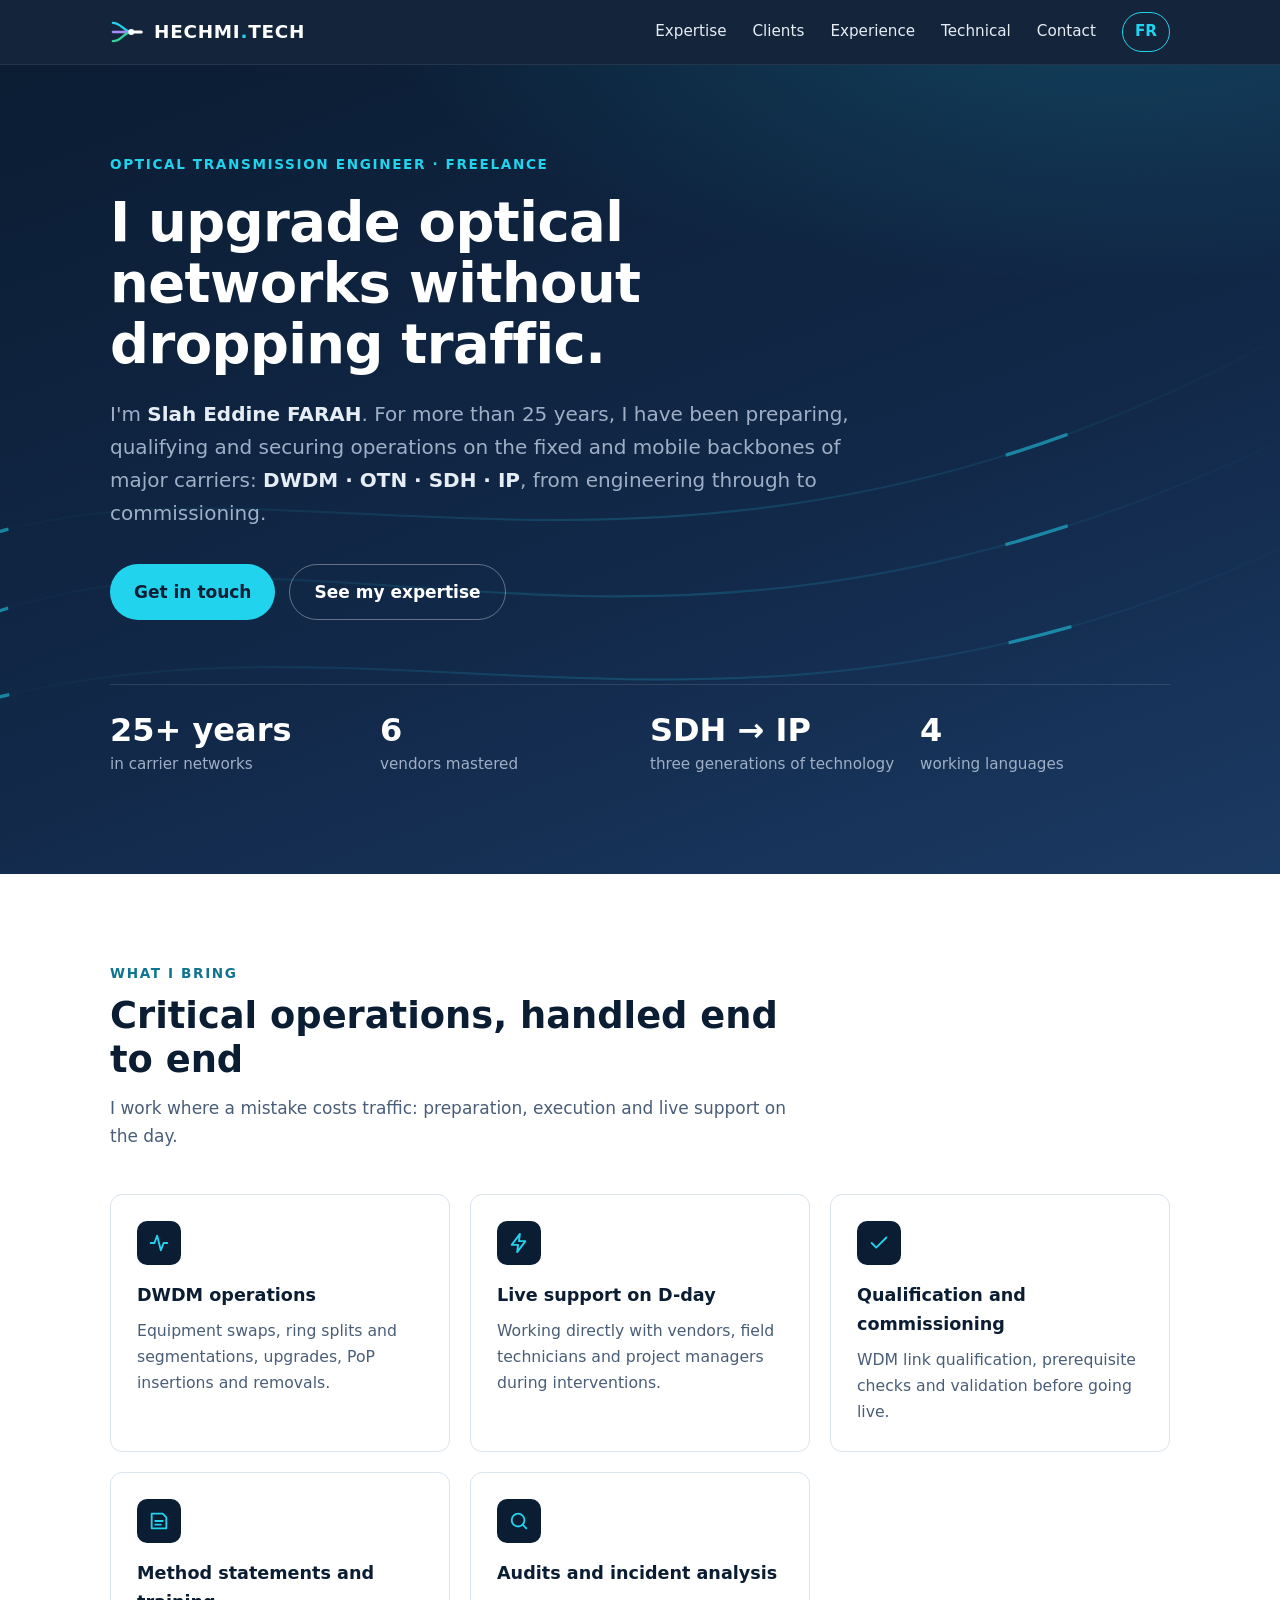
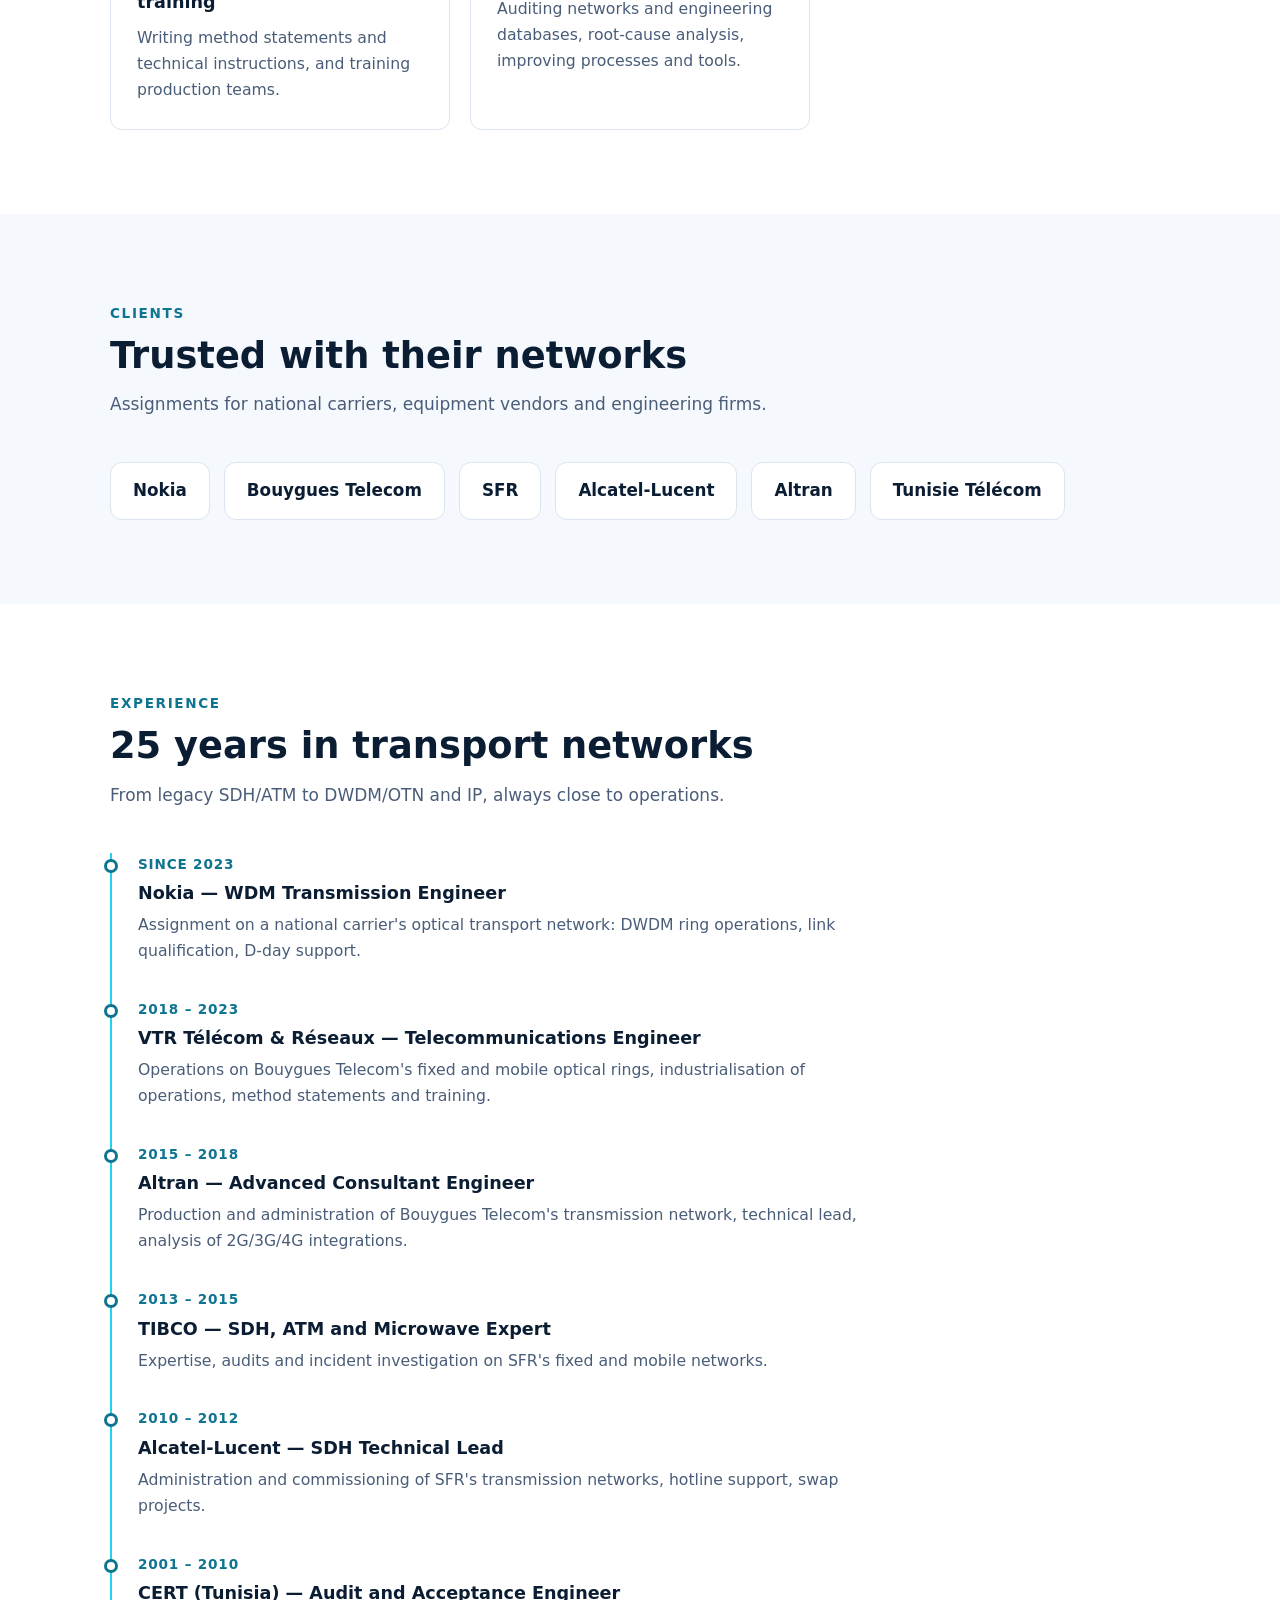
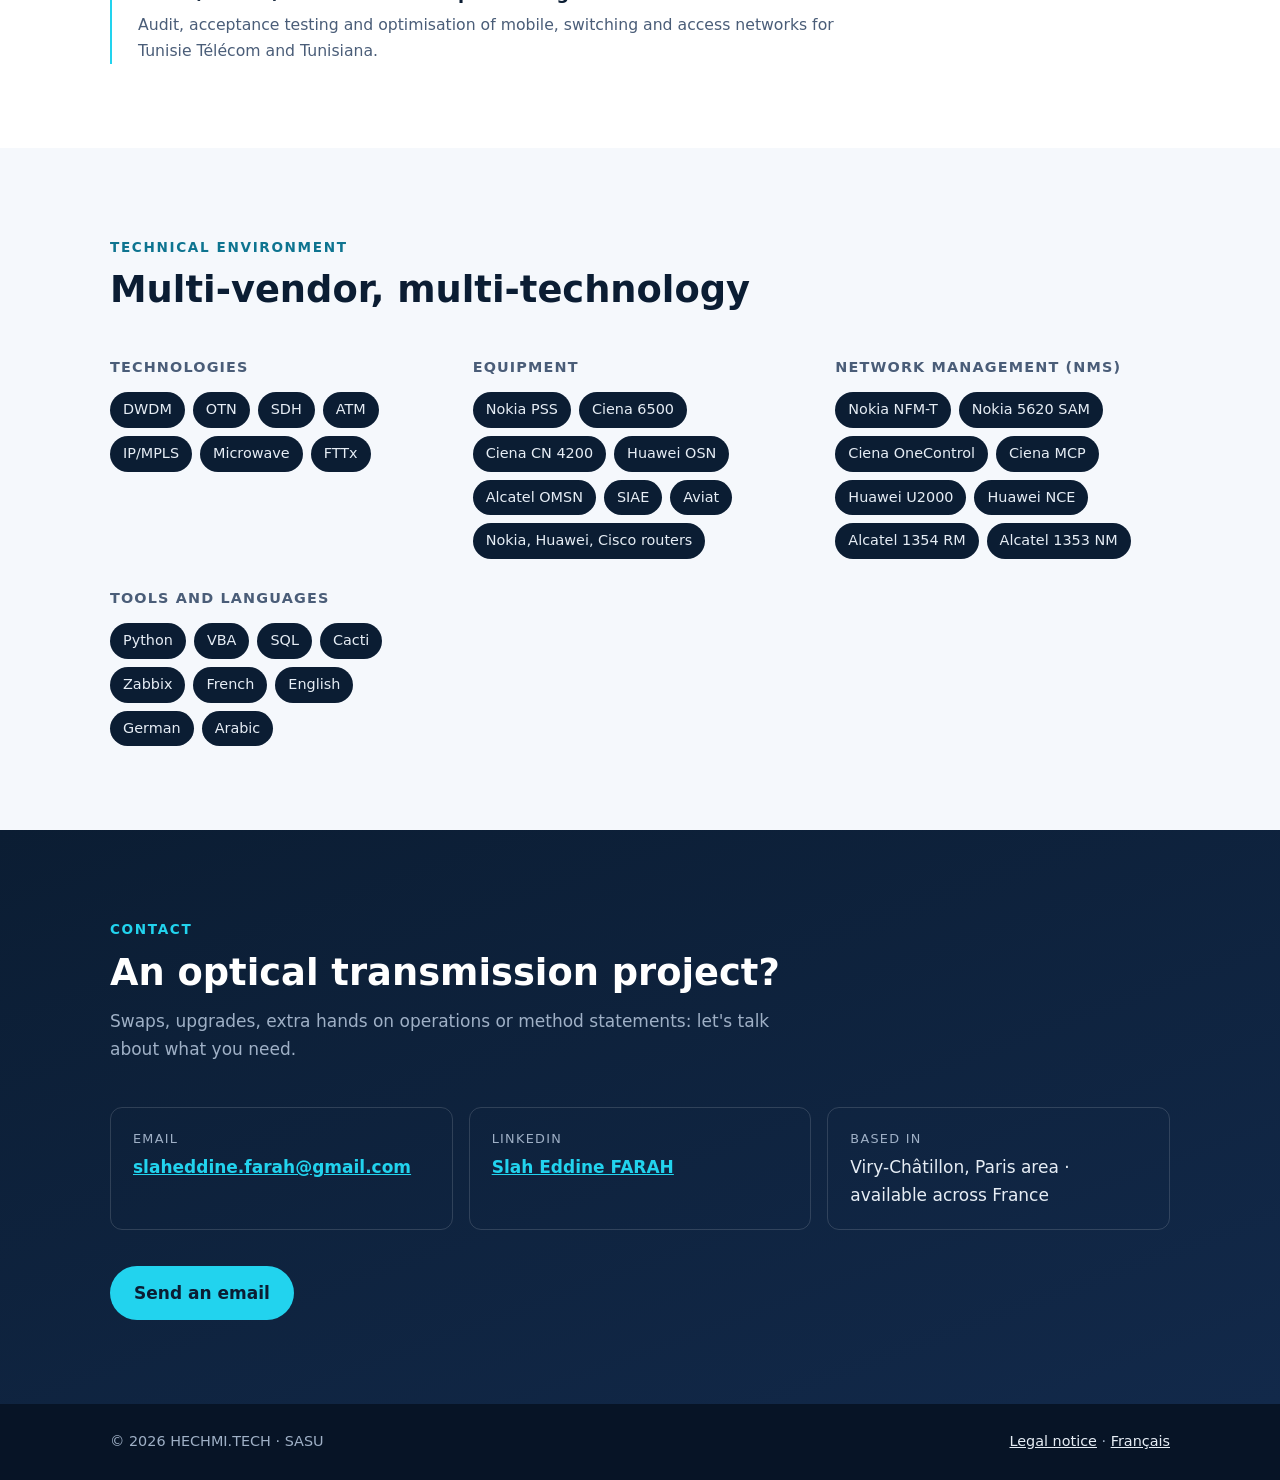
==== en/index.html @ 89afd17b "Site vitrine HECHMI.TECH (FR/EN) Page unique en français et en anglais, mentions légales, logo DWDM," ====
<!doctype html>
<html lang="en">
<head>
  <meta charset="utf-8">
  <meta name="viewport" content="width=device-width, initial-scale=1">
  <title>HECHMI.TECH — Freelance Optical Transmission Engineer (DWDM, OTN, SDH, IP)</title>
  <meta name="description" content="Slah Eddine FARAH, freelance optical transmission engineer: 25 years of experience on carrier DWDM, OTN, SDH and IP networks (Bouygues Telecom, SFR, Nokia). Swaps, splits, upgrades, commissioning.">
  <link rel="canonical" href="https://sef-farah.github.io/en/">
  <link rel="alternate" hreflang="fr" href="https://sef-farah.github.io/">
  <link rel="alternate" hreflang="en" href="https://sef-farah.github.io/en/">
  <link rel="alternate" hreflang="x-default" href="https://sef-farah.github.io/">
  <meta property="og:type" content="website">
  <meta property="og:title" content="HECHMI.TECH — Freelance Optical Transmission Engineer">
  <meta property="og:description" content="I upgrade carrier optical transport networks without dropping traffic. DWDM · OTN · SDH · IP.">
  <meta property="og:url" content="https://sef-farah.github.io/en/">
  <meta property="og:locale" content="en_GB">
  <meta name="theme-color" content="#0b1d33">
  <link rel="icon" href="../assets/favicon.svg" type="image/svg+xml">
  <link rel="stylesheet" href="../assets/css/style.css">
  <script type="application/ld+json">
  {
    "@context": "https://schema.org",
    "@type": "ProfessionalService",
    "name": "HECHMI.TECH",
    "url": "https://sef-farah.github.io/en/",
    "description": "Engineering and operational support for optical transport networks (DWDM, OTN, SDH, IP) for carriers and vendors.",
    "areaServed": "FR",
    "address": { "@type": "PostalAddress", "addressLocality": "Viry-Châtillon", "postalCode": "91170", "addressCountry": "FR" },
    "founder": {
      "@type": "Person",
      "name": "Slah Eddine FARAH",
      "jobTitle": "Optical Transmission Engineer",
      "sameAs": ["https://www.linkedin.com/in/slah-eddine-farah-a7391318"]
    }
  }
  </script>
</head>
<body>
  <a class="skip-link" href="#main">Skip to content</a>

  <header class="site-header">
    <div class="container header-inner">
      <a class="logo" href="#accueil"><svg class="logo-mark" viewBox="0 0 48 48" aria-hidden="true" fill="none" stroke-linecap="round"><path d="M4 11 C 16 11, 20 24, 30 24" stroke="#22d3ee" stroke-width="3.2"/><path d="M4 24 H 30" stroke="#a78bfa" stroke-width="3.2"/><path d="M4 37 C 16 37, 20 24, 30 24" stroke="#34d399" stroke-width="3.2"/><path d="M30 24 H 44" stroke="currentColor" stroke-width="4.5"/><circle cx="30" cy="24" r="4.2" fill="currentColor" stroke="none"/></svg><span class="logo-text">HECHMI<span>.</span>TECH</span></a>
      <button class="nav-toggle" type="button" aria-expanded="false" aria-controls="nav" aria-label="Open menu">
        <svg viewBox="0 0 24 24" fill="none" stroke="currentColor" stroke-width="2" stroke-linecap="round" aria-hidden="true"><path d="M4 7h16M4 12h16M4 17h16"/></svg>
      </button>
      <nav id="nav" class="nav" aria-label="Main navigation">
        <ul>
          <li><a href="#expertise">Expertise</a></li>
          <li><a href="#references">Clients</a></li>
          <li><a href="#parcours">Experience</a></li>
          <li><a href="#technique">Technical</a></li>
          <li><a href="#contact">Contact</a></li>
          <li><a class="lang-switch" href="../" hreflang="fr" lang="fr">FR</a></li>
        </ul>
      </nav>
    </div>
  </header>

  <main id="main">
    <section id="accueil" class="hero">
      <svg class="hero-fibers" viewBox="0 0 1200 600" preserveAspectRatio="none" aria-hidden="true">
        <defs>
          <linearGradient id="fiber" x1="0" x2="1" y1="0" y2="0">
            <stop offset="0" stop-color="#22d3ee" stop-opacity="0"/>
            <stop offset="0.5" stop-color="#22d3ee" stop-opacity="0.35"/>
            <stop offset="1" stop-color="#22d3ee" stop-opacity="0"/>
          </linearGradient>
        </defs>
        <path d="M-50 420 C 300 300, 600 520, 1250 260"/>
        <path d="M-50 480 C 350 380, 700 560, 1250 340"/>
        <path d="M-50 360 C 250 260, 650 460, 1250 180"/>
        <path class="pulse" d="M-50 420 C 300 300, 600 520, 1250 260"/>
        <path class="pulse" d="M-50 480 C 350 380, 700 560, 1250 340"/>
        <path class="pulse" d="M-50 360 C 250 260, 650 460, 1250 180"/>
      </svg>
      <div class="container">
        <span class="eyebrow">Optical transmission engineer · Freelance</span>
        <h1>I upgrade optical networks without dropping traffic.</h1>
        <p class="hero-lead">
          I'm <strong>Slah Eddine FARAH</strong>. For more than 25 years, I have been preparing, qualifying and securing operations
          on the fixed and mobile backbones of major carriers: <strong>DWDM · OTN · SDH · IP</strong>,
          from engineering through to commissioning.
        </p>
        <div class="btn-row">
          <a class="btn btn-primary" href="#contact">Get in touch</a>
          <a class="btn btn-ghost" href="#expertise">See my expertise</a>
        </div>
        <dl class="stats">
          <div><dt>25+ years</dt><dd>in carrier networks</dd></div>
          <div><dt>6</dt><dd>vendors mastered</dd></div>
          <div><dt>SDH → IP</dt><dd>three generations of technology</dd></div>
          <div><dt>4</dt><dd>working languages</dd></div>
        </dl>
      </div>
    </section>

    <section id="expertise" class="section">
      <div class="container">
        <div class="section-head">
          <span class="eyebrow">What I bring</span>
          <h2>Critical operations, handled end to end</h2>
          <p>I work where a mistake costs traffic: preparation, execution and live support on the day.</p>
        </div>
        <ul class="cards">
          <li class="card">
            <div class="card-icon"><svg viewBox="0 0 24 24" fill="none" stroke="currentColor" stroke-width="2" stroke-linecap="round" stroke-linejoin="round" aria-hidden="true"><path d="M3 12h4l3-8 4 16 3-8h4"/></svg></div>
            <h3>DWDM operations</h3>
            <p>Equipment swaps, ring splits and segmentations, upgrades, PoP insertions and removals.</p>
          </li>
          <li class="card">
            <div class="card-icon"><svg viewBox="0 0 24 24" fill="none" stroke="currentColor" stroke-width="2" stroke-linecap="round" stroke-linejoin="round" aria-hidden="true"><path d="M13 2 4 14h7l-1 8 9-12h-7z"/></svg></div>
            <h3>Live support on D-day</h3>
            <p>Working directly with vendors, field technicians and project managers during interventions.</p>
          </li>
          <li class="card">
            <div class="card-icon"><svg viewBox="0 0 24 24" fill="none" stroke="currentColor" stroke-width="2" stroke-linecap="round" stroke-linejoin="round" aria-hidden="true"><path d="M20 6 9 17l-5-5"/></svg></div>
            <h3>Qualification and commissioning</h3>
            <p>WDM link qualification, prerequisite checks and validation before going live.</p>
          </li>
          <li class="card">
            <div class="card-icon"><svg viewBox="0 0 24 24" fill="none" stroke="currentColor" stroke-width="2" stroke-linecap="round" stroke-linejoin="round" aria-hidden="true"><path d="M4 4h12l4 4v12H4z"/><path d="M8 12h8M8 16h6"/></svg></div>
            <h3>Method statements and training</h3>
            <p>Writing method statements and technical instructions, and training production teams.</p>
          </li>
          <li class="card">
            <div class="card-icon"><svg viewBox="0 0 24 24" fill="none" stroke="currentColor" stroke-width="2" stroke-linecap="round" stroke-linejoin="round" aria-hidden="true"><circle cx="11" cy="11" r="7"/><path d="m20 20-4-4"/></svg></div>
            <h3>Audits and incident analysis</h3>
            <p>Auditing networks and engineering databases, root-cause analysis, improving processes and tools.</p>
          </li>
        </ul>
      </div>
    </section>

    <section id="references" class="section section--alt">
      <div class="container">
        <div class="section-head">
          <span class="eyebrow">Clients</span>
          <h2>Trusted with their networks</h2>
          <p>Assignments for national carriers, equipment vendors and engineering firms.</p>
        </div>
        <ul class="refs">
          <li>Nokia</li>
          <li>Bouygues Telecom</li>
          <li>SFR</li>
          <li>Alcatel-Lucent</li>
          <li>Altran</li>
          <li>Tunisie Télécom</li>
        </ul>
      </div>
    </section>

    <section id="parcours" class="section">
      <div class="container">
        <div class="section-head">
          <span class="eyebrow">Experience</span>
          <h2>25 years in transport networks</h2>
          <p>From legacy SDH/ATM to DWDM/OTN and IP, always close to operations.</p>
        </div>
        <ol class="timeline">
          <li>
            <span class="period">Since 2023</span>
            <h3>Nokia — WDM Transmission Engineer</h3>
            <p>Assignment on a national carrier's optical transport network: DWDM ring operations, link qualification, D-day support.</p>
          </li>
          <li>
            <span class="period">2018 – 2023</span>
            <h3>VTR Télécom &amp; Réseaux — Telecommunications Engineer</h3>
            <p>Operations on Bouygues Telecom's fixed and mobile optical rings, industrialisation of operations, method statements and training.</p>
          </li>
          <li>
            <span class="period">2015 – 2018</span>
            <h3>Altran — Advanced Consultant Engineer</h3>
            <p>Production and administration of Bouygues Telecom's transmission network, technical lead, analysis of 2G/3G/4G integrations.</p>
          </li>
          <li>
            <span class="period">2013 – 2015</span>
            <h3>TIBCO — SDH, ATM and Microwave Expert</h3>
            <p>Expertise, audits and incident investigation on SFR's fixed and mobile networks.</p>
          </li>
          <li>
            <span class="period">2010 – 2012</span>
            <h3>Alcatel-Lucent — SDH Technical Lead</h3>
            <p>Administration and commissioning of SFR's transmission networks, hotline support, swap projects.</p>
          </li>
          <li>
            <span class="period">2001 – 2010</span>
            <h3>CERT (Tunisia) — Audit and Acceptance Engineer</h3>
            <p>Audit, acceptance testing and optimisation of mobile, switching and access networks for Tunisie Télécom and Tunisiana.</p>
          </li>
        </ol>
      </div>
    </section>

    <section id="technique" class="section section--alt">
      <div class="container">
        <div class="section-head">
          <span class="eyebrow">Technical environment</span>
          <h2>Multi-vendor, multi-technology</h2>
        </div>
        <div class="tech-grid">
          <div>
            <h3>Technologies</h3>
            <ul class="tags">
              <li>DWDM</li><li>OTN</li><li>SDH</li><li>ATM</li><li>IP/MPLS</li><li>Microwave</li><li>FTTx</li>
            </ul>
          </div>
          <div>
            <h3>Equipment</h3>
            <ul class="tags">
              <li>Nokia PSS</li><li>Ciena 6500</li><li>Ciena CN 4200</li><li>Huawei OSN</li><li>Alcatel OMSN</li><li>SIAE</li><li>Aviat</li><li>Nokia, Huawei, Cisco routers</li>
            </ul>
          </div>
          <div>
            <h3>Network management (NMS)</h3>
            <ul class="tags">
              <li>Nokia NFM-T</li><li>Nokia 5620 SAM</li><li>Ciena OneControl</li><li>Ciena MCP</li><li>Huawei U2000</li><li>Huawei NCE</li><li>Alcatel 1354 RM</li><li>Alcatel 1353 NM</li>
            </ul>
          </div>
          <div>
            <h3>Tools and languages</h3>
            <ul class="tags">
              <li>Python</li><li>VBA</li><li>SQL</li><li>Cacti</li><li>Zabbix</li><li>French</li><li>English</li><li>German</li><li>Arabic</li>
            </ul>
          </div>
        </div>
      </div>
    </section>

    <section id="contact" class="section contact">
      <div class="container">
        <div class="section-head">
          <span class="eyebrow">Contact</span>
          <h2>An optical transmission project?</h2>
          <p>Swaps, upgrades, extra hands on operations or method statements: let's talk about what you need.</p>
        </div>
        <ul class="contact-list">
          <li><span class="label">Email</span><a href="mailto:slaheddine.farah@gmail.com">slaheddine.farah@gmail.com</a></li>
          <li><span class="label">LinkedIn</span><a href="https://www.linkedin.com/in/slah-eddine-farah-a7391318" rel="noopener" target="_blank">Slah Eddine FARAH</a></li>
          <li><span class="label">Based in</span>Viry-Châtillon, Paris area · available across France</li>
        </ul>
        <a class="btn btn-primary" href="mailto:slaheddine.farah@gmail.com?subject=Optical%20transmission%20assignment">Send an email</a>
      </div>
    </section>
  </main>

  <footer class="site-footer">
    <div class="container footer-inner">
      <p>© 2026 HECHMI.TECH · SASU</p>
      <p><a href="legal-notice.html">Legal notice</a> · <a href="../" hreflang="fr" lang="fr">Français</a></p>
    </div>
  </footer>

  <script src="../assets/js/main.js"></script>
</body>
</html>
---- assets/css/style.css ----
/* HECHMI.TECH — styles communs FR/EN */

:root {
  --navy: #0b1d33;
  --navy-2: #12294a;
  --navy-3: #1b3a63;
  --cyan: #22d3ee;
  --cyan-dark: #0e7490;
  --text: #e6edf5;
  --muted: #9fb0c6;
  --ink: #13233a;
  --ink-muted: #4a5d78;
  --light-bg: #f5f8fc;
  --white: #ffffff;
  --border: #dbe4ef;
  --radius: 12px;
  --max: 1100px;
  --font: system-ui, -apple-system, "Segoe UI", Roboto, "Helvetica Neue", Arial, sans-serif;
}

*,
*::before,
*::after { box-sizing: border-box; }

html { scroll-behavior: smooth; scroll-padding-top: 72px; }

body {
  margin: 0;
  font-family: var(--font);
  font-size: 1.0625rem;
  line-height: 1.65;
  color: var(--ink);
  background: var(--white);
  -webkit-font-smoothing: antialiased;
}

img, svg { max-width: 100%; display: block; }

a { color: var(--cyan-dark); }
a:hover { color: var(--navy-3); }

:focus-visible {
  outline: 3px solid var(--cyan);
  outline-offset: 3px;
  border-radius: 4px;
}

.container {
  width: 100%;
  max-width: var(--max);
  margin: 0 auto;
  padding: 0 20px;
}

.skip-link {
  position: absolute;
  left: -9999px;
  top: 8px;
  background: var(--cyan);
  color: var(--navy);
  padding: 8px 14px;
  border-radius: 6px;
  z-index: 100;
}
.skip-link:focus { left: 8px; }

/* ---------- En-tête ---------- */

.site-header {
  position: sticky;
  top: 0;
  z-index: 50;
  background: rgba(11, 29, 51, 0.96);
  backdrop-filter: blur(6px);
  border-bottom: 1px solid rgba(255, 255, 255, 0.08);
}

.header-inner {
  display: flex;
  align-items: center;
  justify-content: space-between;
  min-height: 64px;
  gap: 16px;
}

.logo {
  display: inline-flex;
  align-items: center;
  gap: 10px;
  font-weight: 800;
  font-size: 1.15rem;
  letter-spacing: 0.04em;
  color: var(--white);
  text-decoration: none;
}
.logo-text span { color: var(--cyan); }
.logo-mark { width: 34px; height: 34px; flex-shrink: 0; }
.logo:hover { color: var(--white); }

.nav-toggle {
  display: inline-flex;
  align-items: center;
  justify-content: center;
  width: 44px;
  height: 44px;
  background: transparent;
  border: 1px solid rgba(255, 255, 255, 0.2);
  border-radius: 8px;
  color: var(--white);
  cursor: pointer;
}
.nav-toggle svg { width: 22px; height: 22px; }

.nav {
  display: none;
  position: absolute;
  top: 64px;
  left: 0;
  right: 0;
  background: var(--navy);
  border-bottom: 1px solid rgba(255, 255, 255, 0.08);
  padding: 8px 20px 20px;
}
.nav--open { display: block; }

.nav ul {
  list-style: none;
  margin: 0;
  padding: 0;
}
.nav a {
  display: block;
  padding: 12px 0;
  color: var(--text);
  text-decoration: none;
  font-weight: 500;
}
.nav a:hover { color: var(--cyan); }

.lang-switch {
  display: inline-block;
  margin-top: 8px;
  padding: 6px 12px !important;
  border: 1px solid var(--cyan);
  border-radius: 999px;
  color: var(--cyan) !important;
  font-size: 0.9rem;
  font-weight: 700 !important;
}

@media (min-width: 860px) {
  .nav-toggle { display: none; }
  .nav {
    display: block;
    position: static;
    background: none;
    border: 0;
    padding: 0;
  }
  .nav ul { display: flex; align-items: center; gap: 26px; }
  .nav a { padding: 6px 0; font-size: 0.95rem; }
  .lang-switch { margin-top: 0; }
}

/* ---------- Hero ---------- */

.hero {
  position: relative;
  overflow: hidden;
  background:
    radial-gradient(1200px 500px at 85% -10%, rgba(34, 211, 238, 0.18), transparent 60%),
    linear-gradient(160deg, var(--navy) 0%, var(--navy-2) 60%, var(--navy-3) 100%);
  color: var(--text);
  padding: 84px 0 96px;
}

.hero-fibers {
  position: absolute;
  inset: 0;
  width: 100%;
  height: 100%;
  opacity: 0.55;
  pointer-events: none;
}
.hero-fibers path {
  fill: none;
  stroke: url(#fiber);
  stroke-width: 1.5;
}
.hero-fibers .pulse {
  stroke: var(--cyan);
  stroke-width: 2.5;
  stroke-dasharray: 60 940;
  animation: pulse 6s linear infinite;
}
.hero-fibers .pulse:nth-of-type(2) { animation-delay: -2s; }
.hero-fibers .pulse:nth-of-type(3) { animation-delay: -4s; }

@keyframes pulse {
  from { stroke-dashoffset: 1000; }
  to { stroke-dashoffset: 0; }
}

.hero .container { position: relative; }

.eyebrow {
  display: inline-block;
  font-size: 0.85rem;
  font-weight: 700;
  letter-spacing: 0.12em;
  text-transform: uppercase;
  color: var(--cyan);
  margin-bottom: 18px;
}

.hero h1 {
  font-size: clamp(2rem, 5.2vw, 3.4rem);
  line-height: 1.12;
  margin: 0 0 22px;
  color: var(--white);
  max-width: 17ch;
  letter-spacing: -0.01em;
}

.hero-lead {
  font-size: clamp(1.05rem, 2.2vw, 1.25rem);
  color: var(--muted);
  max-width: 60ch;
  margin: 0 0 34px;
}
.hero-lead strong { color: var(--text); font-weight: 600; }

.btn-row { display: flex; flex-wrap: wrap; gap: 14px; }

.btn {
  display: inline-flex;
  align-items: center;
  gap: 8px;
  padding: 13px 24px;
  border-radius: 999px;
  font-weight: 700;
  text-decoration: none;
  transition: transform 0.15s ease, background 0.15s ease;
}
.btn:hover { transform: translateY(-1px); }

.btn-primary { background: var(--cyan); color: var(--navy); }
.btn-primary:hover { background: #67e8f9; color: var(--navy); }

.btn-ghost {
  border: 1px solid rgba(255, 255, 255, 0.35);
  color: var(--white);
}
.btn-ghost:hover { border-color: var(--cyan); color: var(--cyan); }

.stats {
  display: grid;
  grid-template-columns: repeat(auto-fit, minmax(150px, 1fr));
  gap: 20px;
  margin: 64px 0 0;
  padding: 28px 0 0;
  border-top: 1px solid rgba(255, 255, 255, 0.12);
}
.stats div { margin: 0; }
.stats dt {
  font-size: 2rem;
  font-weight: 800;
  color: var(--white);
  line-height: 1.1;
}
.stats dd { margin: 4px 0 0; color: var(--muted); font-size: 0.95rem; }

/* ---------- Sections ---------- */

.section { padding: 84px 0; }
.section--alt { background: var(--light-bg); }

.section-head { max-width: 680px; margin-bottom: 44px; }
.section-head .eyebrow { color: var(--cyan-dark); margin-bottom: 10px; }
.section-head h2 {
  font-size: clamp(1.6rem, 3.6vw, 2.3rem);
  line-height: 1.2;
  margin: 0 0 12px;
  color: var(--navy);
}
.section-head p { color: var(--ink-muted); margin: 0; }

/* Cartes expertise */

.cards {
  display: grid;
  grid-template-columns: repeat(auto-fit, minmax(260px, 1fr));
  gap: 20px;
  list-style: none;
  margin: 0;
  padding: 0;
}

.card {
  background: var(--white);
  border: 1px solid var(--border);
  border-radius: var(--radius);
  padding: 26px;
  transition: border-color 0.2s ease, box-shadow 0.2s ease;
}
.card:hover {
  border-color: var(--cyan);
  box-shadow: 0 10px 30px rgba(11, 29, 51, 0.08);
}

.card-icon {
  width: 44px;
  height: 44px;
  border-radius: 10px;
  background: var(--navy);
  color: var(--cyan);
  display: grid;
  place-items: center;
  margin-bottom: 16px;
}
.card-icon svg { width: 22px; height: 22px; }

.card h3 { margin: 0 0 8px; font-size: 1.1rem; color: var(--navy); }
.card p { margin: 0; color: var(--ink-muted); font-size: 0.98rem; }

/* Références */

.refs {
  display: flex;
  flex-wrap: wrap;
  gap: 12px 14px;
  list-style: none;
  margin: 0;
  padding: 0;
}
.refs li {
  padding: 14px 22px;
  border: 1px solid var(--border);
  border-radius: var(--radius);
  background: var(--white);
  font-weight: 700;
  color: var(--navy);
  font-size: 1.05rem;
}
.refs-note { margin-top: 18px; color: var(--ink-muted); font-size: 0.95rem; }

/* Parcours (frise) */

.timeline {
  list-style: none;
  margin: 0;
  padding: 0 0 0 26px;
  border-left: 2px solid var(--cyan);
  max-width: 780px;
}
.timeline li { position: relative; padding: 0 0 34px; }
.timeline li:last-child { padding-bottom: 0; }
.timeline li::before {
  content: "";
  position: absolute;
  left: -34px;
  top: 6px;
  width: 14px;
  height: 14px;
  border-radius: 50%;
  background: var(--white);
  border: 3px solid var(--cyan-dark);
}
.timeline .period {
  display: block;
  font-size: 0.85rem;
  font-weight: 700;
  letter-spacing: 0.06em;
  text-transform: uppercase;
  color: var(--cyan-dark);
}
.timeline h3 { margin: 4px 0 4px; font-size: 1.1rem; color: var(--navy); }
.timeline p { margin: 0; color: var(--ink-muted); font-size: 0.98rem; }

/* Environnement technique */

.tech-grid {
  display: grid;
  grid-template-columns: repeat(auto-fit, minmax(300px, 1fr));
  gap: 28px;
}
.tech-grid h3 {
  margin: 0 0 12px;
  font-size: 0.9rem;
  letter-spacing: 0.08em;
  text-transform: uppercase;
  color: var(--ink-muted);
}
.tags {
  display: flex;
  flex-wrap: wrap;
  gap: 8px;
  list-style: none;
  margin: 0;
  padding: 0;
}
.tags li {
  padding: 6px 13px;
  border-radius: 999px;
  background: var(--navy);
  color: var(--text);
  font-size: 0.9rem;
  font-weight: 500;
}

/* Contact */

.contact {
  background: linear-gradient(160deg, var(--navy) 0%, var(--navy-2) 100%);
  color: var(--text);
}
.contact .section-head h2 { color: var(--white); }
.contact .section-head p { color: var(--muted); }
.contact .section-head .eyebrow { color: var(--cyan); }

.contact-list {
  display: grid;
  grid-template-columns: repeat(auto-fit, minmax(240px, 1fr));
  gap: 16px;
  list-style: none;
  margin: 0 0 36px;
  padding: 0;
}
.contact-list li {
  border: 1px solid rgba(255, 255, 255, 0.14);
  border-radius: var(--radius);
  padding: 20px 22px;
}
.contact-list .label {
  display: block;
  font-size: 0.8rem;
  letter-spacing: 0.1em;
  text-transform: uppercase;
  color: var(--muted);
  margin-bottom: 4px;
}
.contact-list a { color: var(--cyan); font-weight: 600; word-break: break-word; }
.contact-list a:hover { color: #67e8f9; }

/* ---------- Pied de page ---------- */

.site-footer {
  background: #071426;
  color: var(--muted);
  padding: 26px 0;
  font-size: 0.9rem;
}
.footer-inner {
  display: flex;
  flex-wrap: wrap;
  justify-content: space-between;
  gap: 10px 24px;
}
.site-footer a { color: var(--text); }
.site-footer a:hover { color: var(--cyan); }
.site-footer p { margin: 0; }

/* ---------- Page légale ---------- */

.legal { padding: 64px 0 84px; }
.legal h1 { color: var(--navy); font-size: clamp(1.8rem, 4vw, 2.4rem); margin: 0 0 32px; }
.legal h2 { color: var(--navy); font-size: 1.25rem; margin: 36px 0 10px; }
.legal p, .legal dd { color: var(--ink-muted); }
.legal dl { margin: 0; display: grid; grid-template-columns: 1fr; gap: 2px 24px; }
.legal dt { font-weight: 700; color: var(--ink); margin-top: 10px; }
.legal dd { margin: 0; }
@media (min-width: 640px) {
  .legal dl { grid-template-columns: 240px 1fr; }
  .legal dt { margin-top: 0; }
  .legal dt, .legal dd { padding: 8px 0; border-bottom: 1px solid var(--border); }
}
.legal .back { display: inline-block; margin-top: 40px; font-weight: 600; }

/* ---------- Accessibilité mouvement ---------- */

@media (prefers-reduced-motion: reduce) {
  html { scroll-behavior: auto; }
  .hero-fibers .pulse { animation: none; display: none; }
  .btn, .card { transition: none; }
}
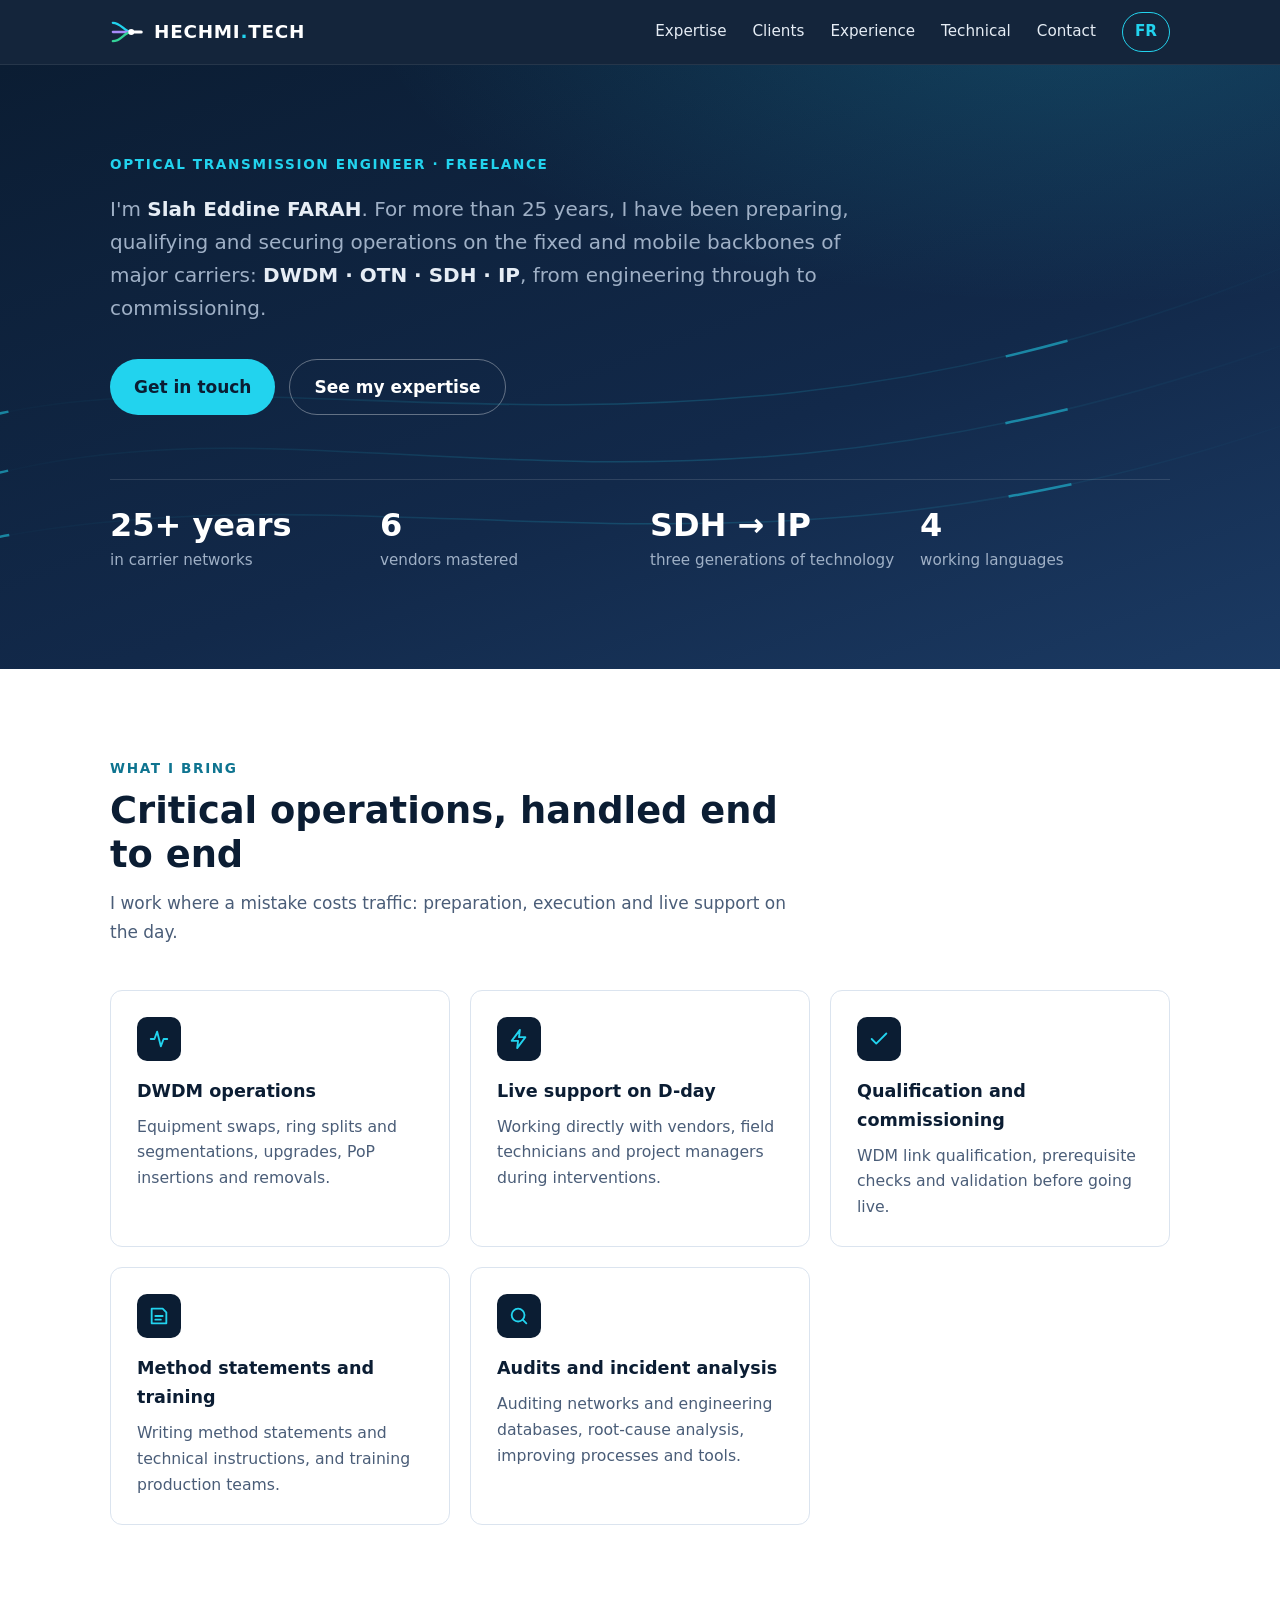
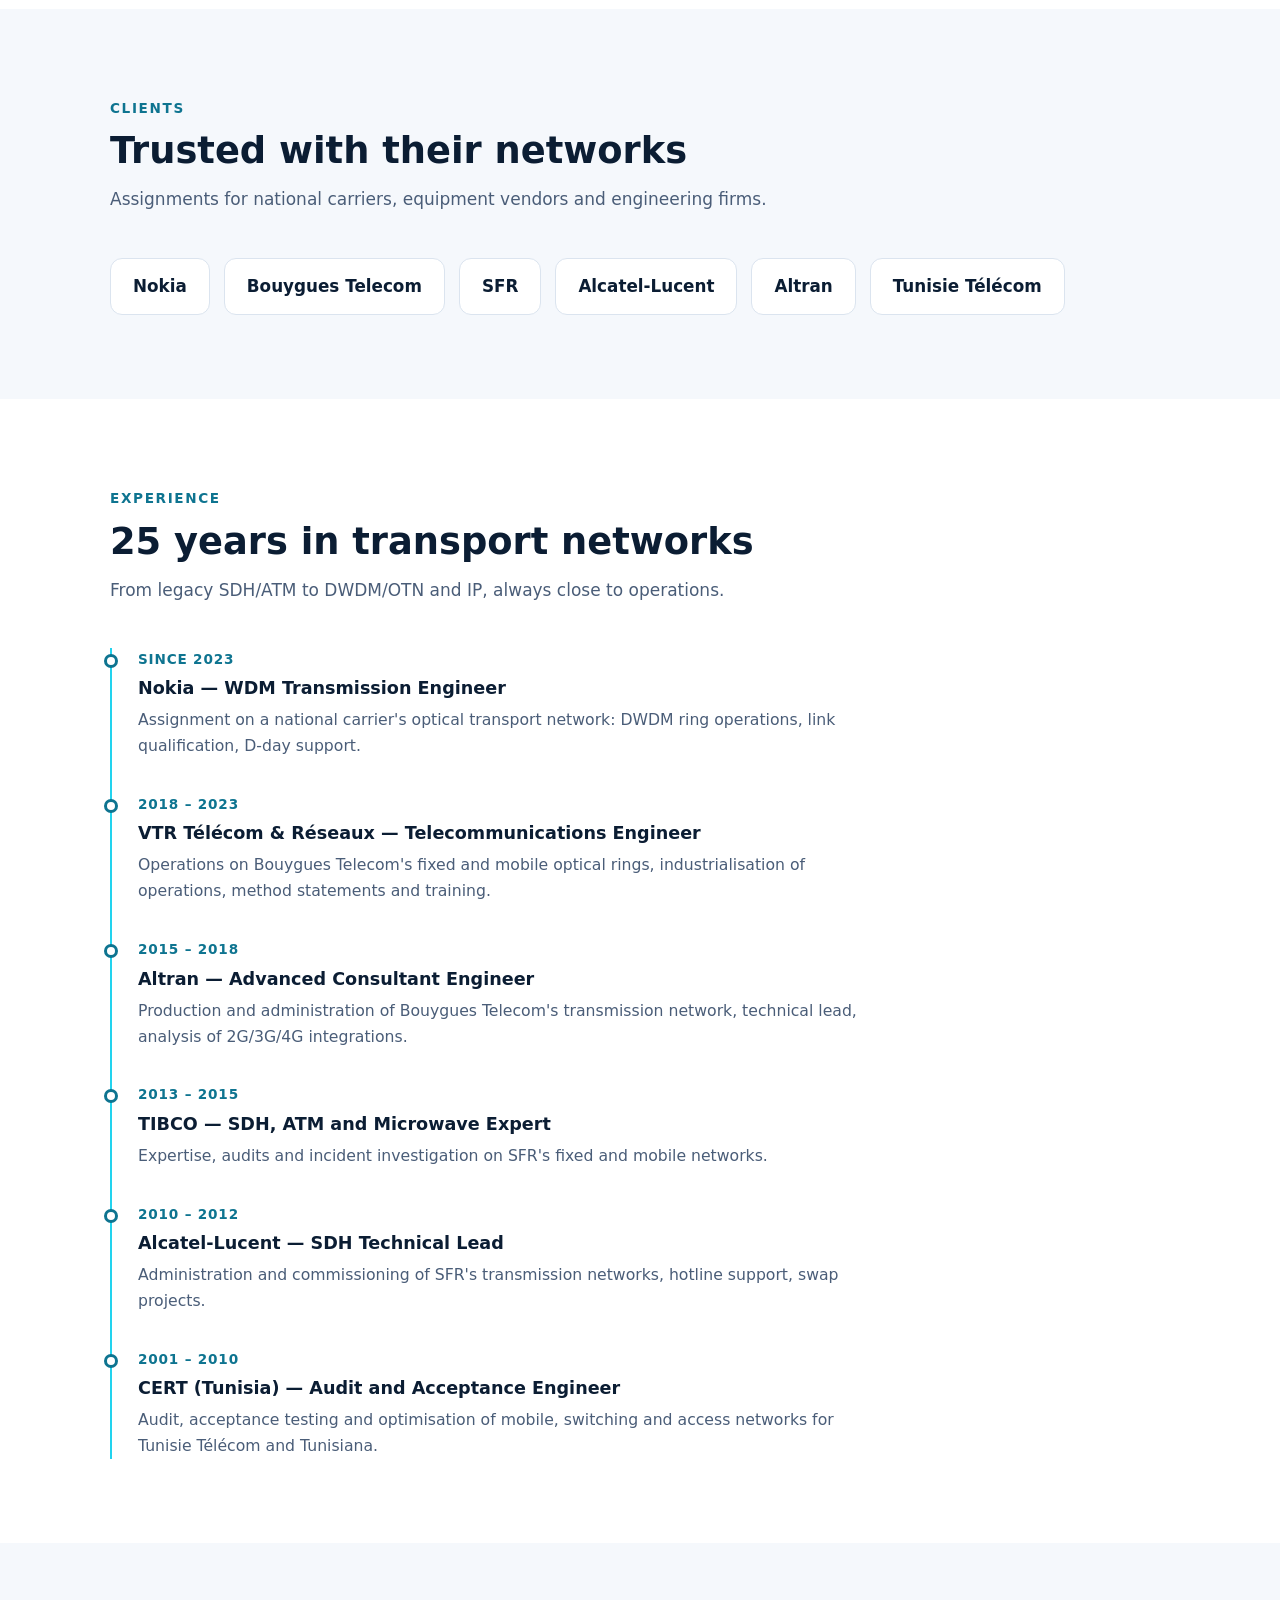
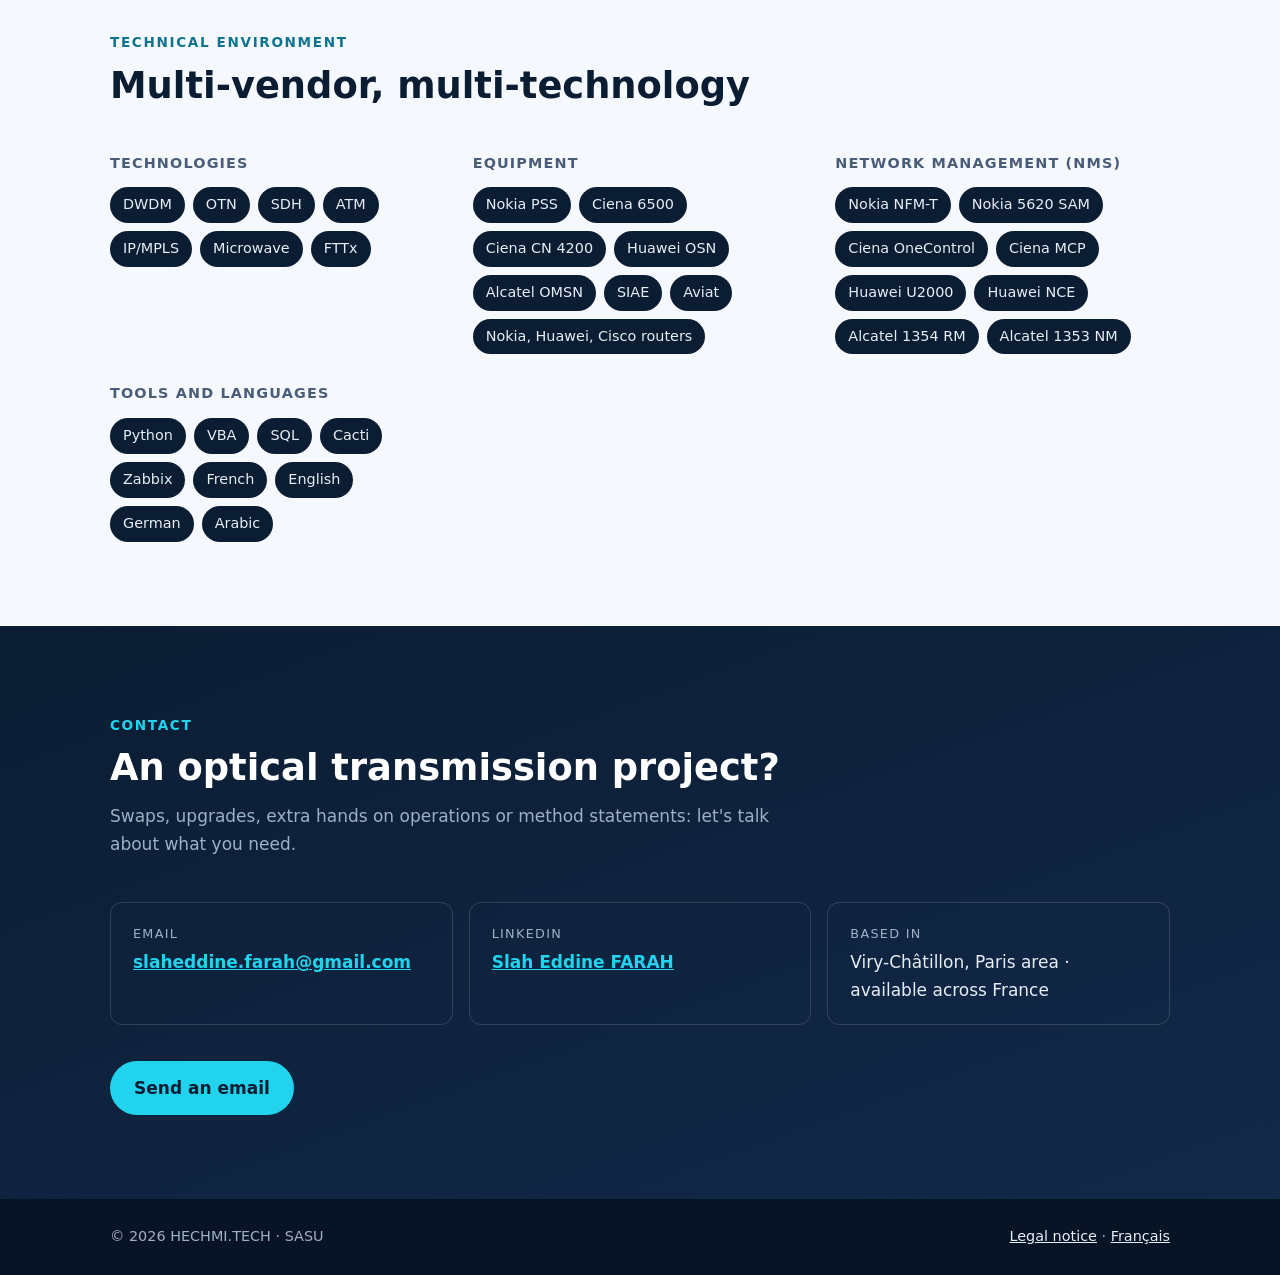
==== commit 94fcf88f: "Retire le slogan du haut de page (FR/EN) Co-Authored-By: Claude Opus 5.5 <noreply@anthropic.com>" ====
--- a/en/index.html
+++ b/en/index.html
@@ -11,7 +11,7 @@
   <link rel="alternate" hreflang="x-default" href="https://sef-farah.github.io/">
   <meta property="og:type" content="website">
   <meta property="og:title" content="HECHMI.TECH — Freelance Optical Transmission Engineer">
-  <meta property="og:description" content="I upgrade carrier optical transport networks without dropping traffic. DWDM · OTN · SDH · IP.">
+  <meta property="og:description" content="Slah Eddine FARAH, freelance optical transmission engineer: 25 years on carrier networks. DWDM · OTN · SDH · IP.">
   <meta property="og:url" content="https://sef-farah.github.io/en/">
   <meta property="og:locale" content="en_GB">
   <meta name="theme-color" content="#0b1d33">
@@ -76,7 +76,6 @@
       </svg>
       <div class="container">
         <span class="eyebrow">Optical transmission engineer · Freelance</span>
-        <h1>I upgrade optical networks without dropping traffic.</h1>
         <p class="hero-lead">
           I'm <strong>Slah Eddine FARAH</strong>. For more than 25 years, I have been preparing, qualifying and securing operations
           on the fixed and mobile backbones of major carriers: <strong>DWDM · OTN · SDH · IP</strong>,
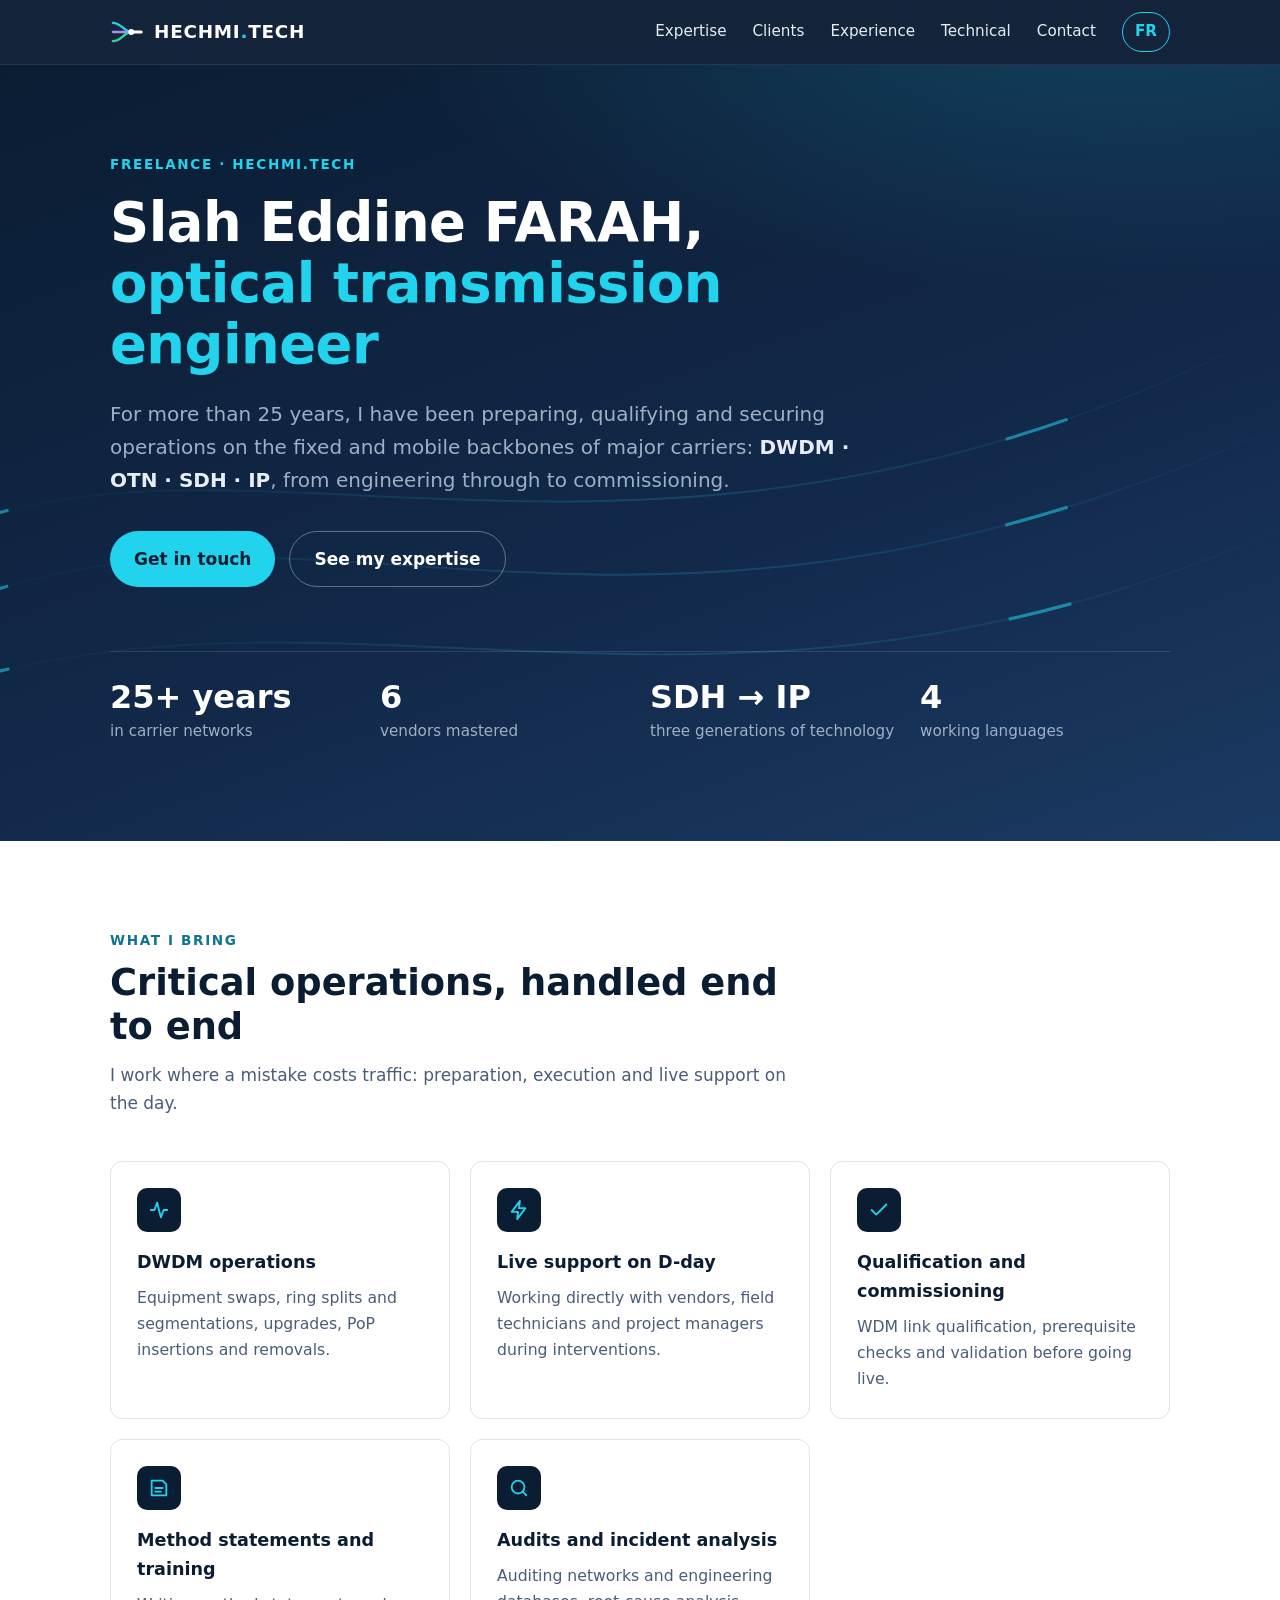
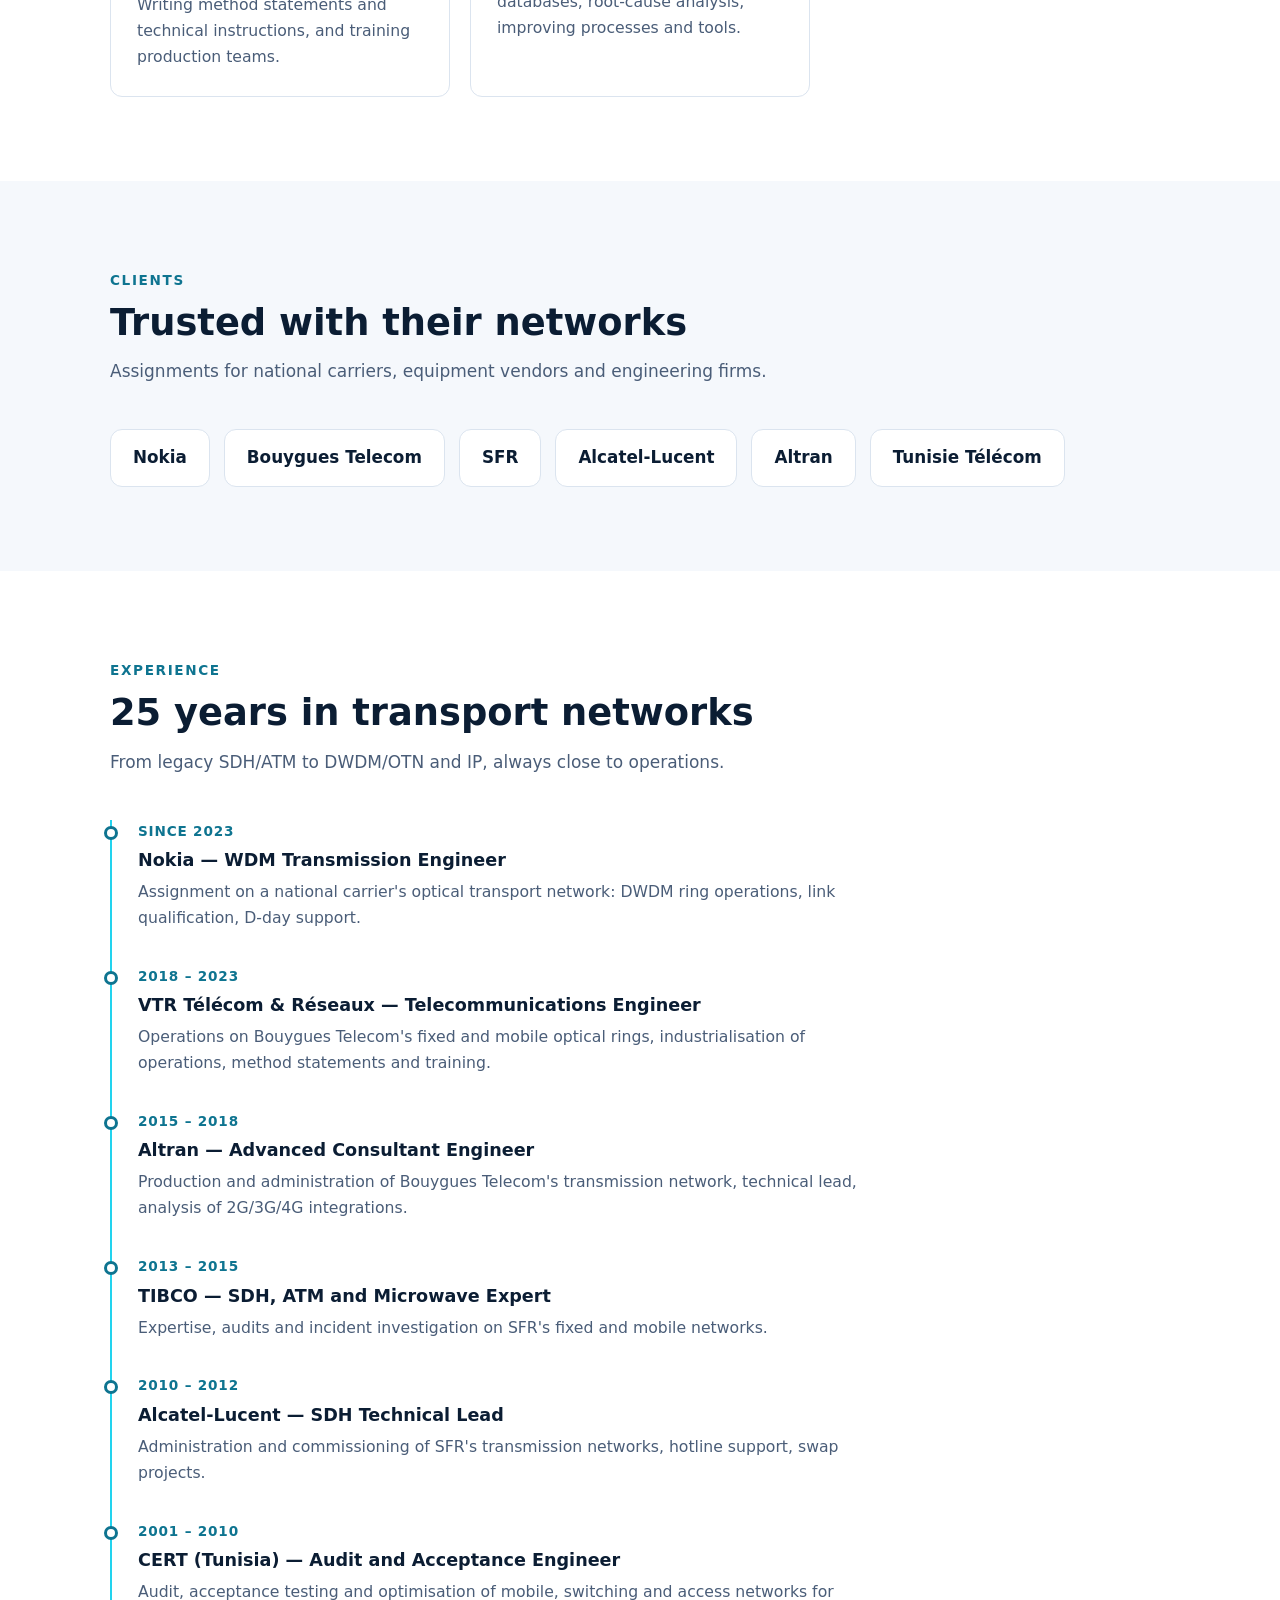
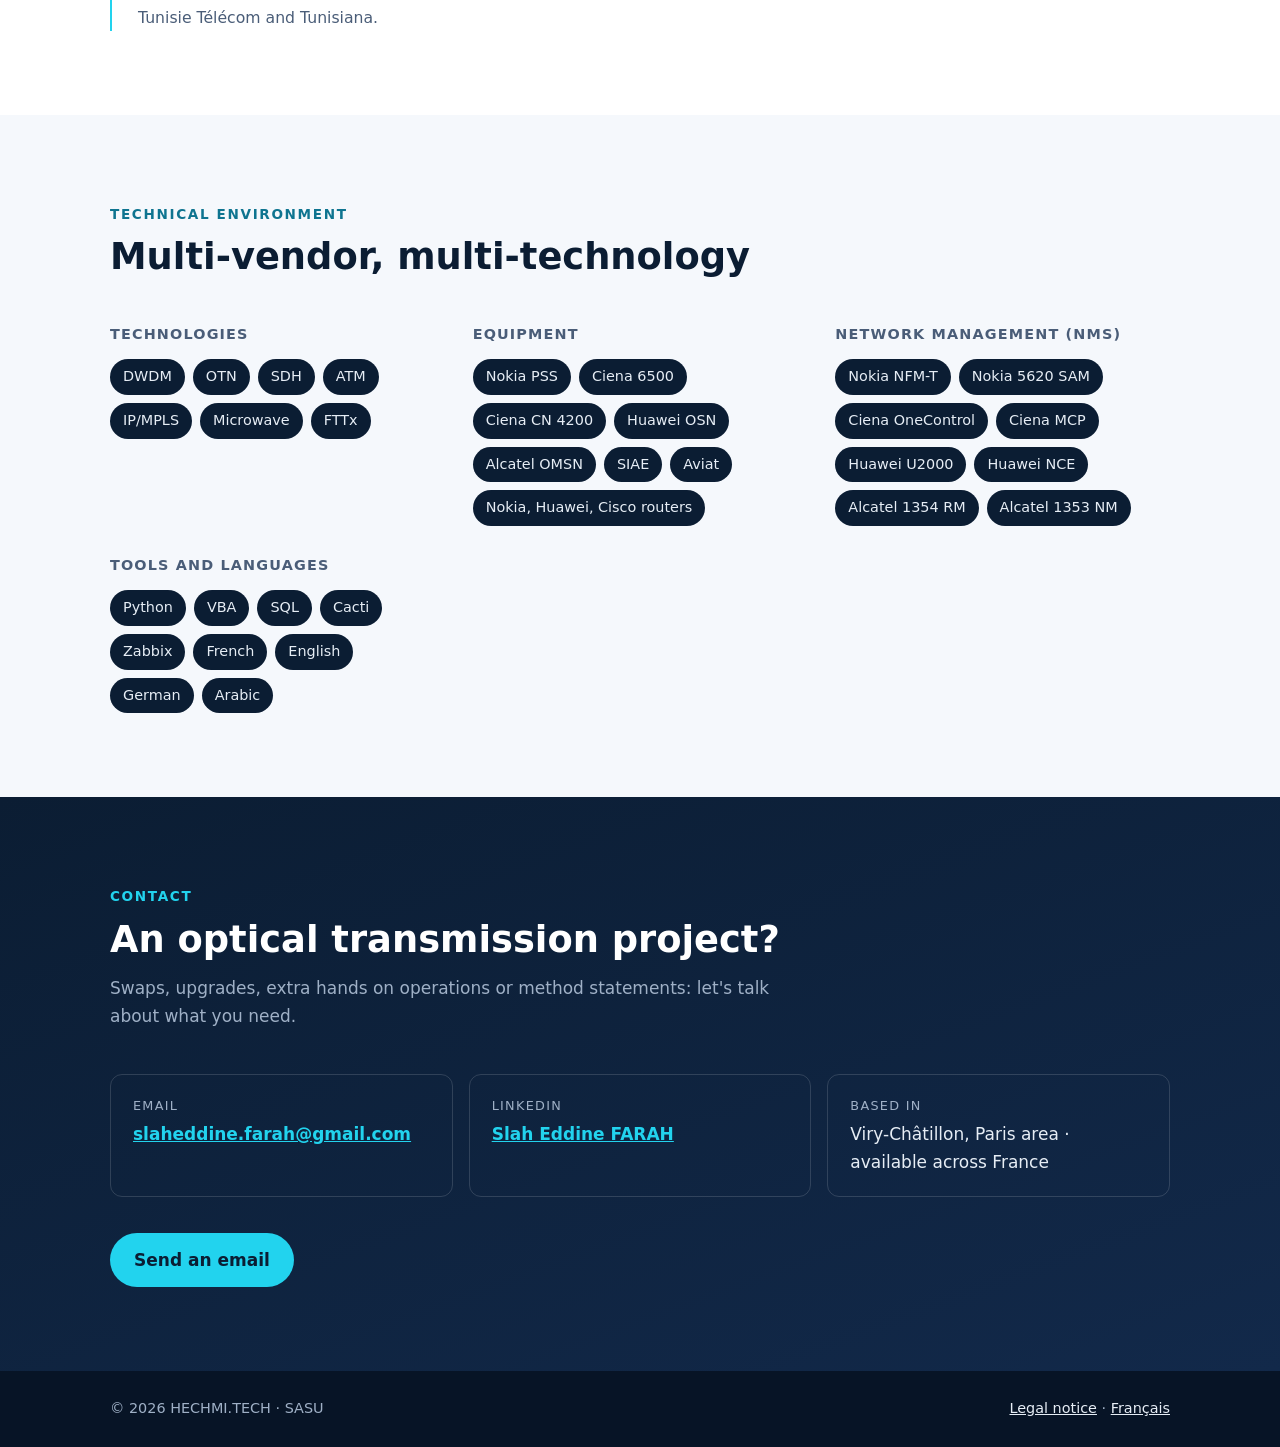
==== commit 088cb94b: "Ajoute le titre nom + métier en haut de page (FR/EN) Co-Authored-By: Claude Opus 5.5 <noreply@anthro" ====
--- a/en/index.html
+++ b/en/index.html
@@ -75,9 +75,10 @@
         <path class="pulse" d="M-50 360 C 250 260, 650 460, 1250 180"/>
       </svg>
       <div class="container">
-        <span class="eyebrow">Optical transmission engineer · Freelance</span>
+        <span class="eyebrow">Freelance · HECHMI.TECH</span>
+        <h1>Slah Eddine FARAH, <span class="h1-role">optical transmission engineer</span></h1>
         <p class="hero-lead">
-          I'm <strong>Slah Eddine FARAH</strong>. For more than 25 years, I have been preparing, qualifying and securing operations
+          For more than 25 years, I have been preparing, qualifying and securing operations
           on the fixed and mobile backbones of major carriers: <strong>DWDM · OTN · SDH · IP</strong>,
           from engineering through to commissioning.
         </p>
--- a/assets/css/style.css
+++ b/assets/css/style.css
@@ -218,9 +218,10 @@
   line-height: 1.12;
   margin: 0 0 22px;
   color: var(--white);
-  max-width: 17ch;
+  max-width: 22ch;
   letter-spacing: -0.01em;
 }
+.hero h1 .h1-role { display: block; color: var(--cyan); }
 
 .hero-lead {
   font-size: clamp(1.05rem, 2.2vw, 1.25rem);
